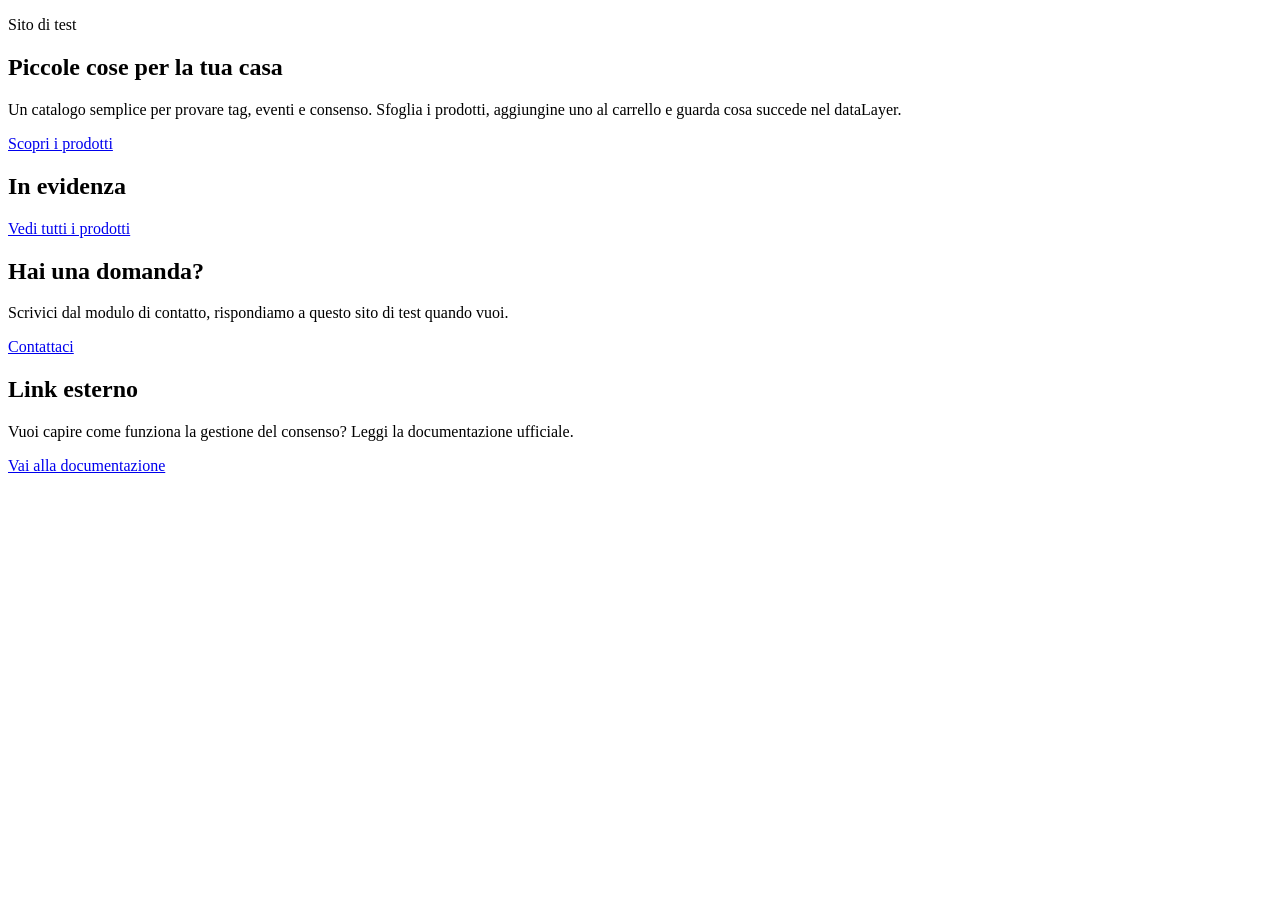
==== index.html @ 24254035 "index.htlm" ====
<!DOCTYPE html>
<html lang="it">
<head>
  <meta charset="UTF-8">
  <meta name="viewport" content="width=device-width, initial-scale=1">
  <title>Casa Lilla | Sito di test</title>
  <meta name="description" content="Sito di test per prove di tagging, consenso e dataLayer.">
  <link rel="stylesheet" href="css/style.css">

  <script>
    window.dataLayer = window.dataLayer || [];
    window.dataLayer.push({
      page_type: 'home',
      page_name: 'Home',
      site_language: 'it',
      site_environment: 'test'
    });
  </script>
  <!-- Google Tag Manager -->
  <script>(function(w,d,s,l,i){w[l]=w[l]||[];w[l].push({'gtm.start':
  new Date().getTime(),event:'gtm.js'});var f=d.getElementsByTagName(s)[0],
  j=d.createElement(s),dl=l!='dataLayer'?'&l='+l:'';j.async=true;j.src=
  'https://www.googletagmanager.com/gtm.js?id='+i+dl;f.parentNode.insertBefore(j,f);
  })(window,document,'script','dataLayer','GTM-55LDBNWG');</script>
  <!-- End Google Tag Manager -->
</head>
<body data-page="home">
  <!-- Google Tag Manager (noscript) -->
  <noscript><iframe src="https://www.googletagmanager.com/ns.html?id=GTM-55LDBNWG"
  height="0" width="0" style="display:none;visibility:hidden"></iframe></noscript>
  <!-- End Google Tag Manager (noscript) -->

  <div id="site-header"></div>

  <main>
    <section class="hero">
      <div class="container hero-inner">
        <div>
          <p class="eyebrow">Sito di test</p>
          <h1>Piccole cose per la tua casa</h1>
          <p class="lead">Un catalogo semplice per provare tag, eventi e consenso. Sfoglia i prodotti, aggiungine uno al carrello e guarda cosa succede nel dataLayer.</p>
          <a class="btn" href="plp.html" data-cta="Scopri i prodotti" data-cta-location="hero">Scopri i prodotti</a>
        </div>
        <div class="hero-art" aria-hidden="true">
          <span class="blob b1"></span><span class="blob b2"></span><span class="blob b3"></span>
        </div>
      </div>
    </section>

    <section class="container section">
      <h2>In evidenza</h2>
      <div class="grid" id="featured-list" data-list-name="Home in evidenza"></div>
      <p class="center"><a class="btn btn-outline" href="plp.html" data-cta="Vedi tutti i prodotti" data-cta-location="home_featured">Vedi tutti i prodotti</a></p>
    </section>

    <section class="band">
      <div class="container band-inner">
        <div>
          <h2>Hai una domanda?</h2>
          <p>Scrivici dal modulo di contatto, rispondiamo a questo sito di test quando vuoi.</p>
        </div>
        <a class="btn" href="contact.html" data-cta="Contattaci" data-cta-location="home_band">Contattaci</a>
      </div>
    </section>

    <section class="container section">
      <h2>Link esterno</h2>
      <p>Vuoi capire come funziona la gestione del consenso? Leggi la documentazione ufficiale.</p>
      <p><a class="btn btn-outline" href="https://doc.commandersact.com" target="_blank" rel="noopener" data-outbound="true">Vai alla documentazione</a></p>
    </section>
  </main>

  <div id="site-footer"></div>
  <script src="js/app.js"></script>
</body>
</html>
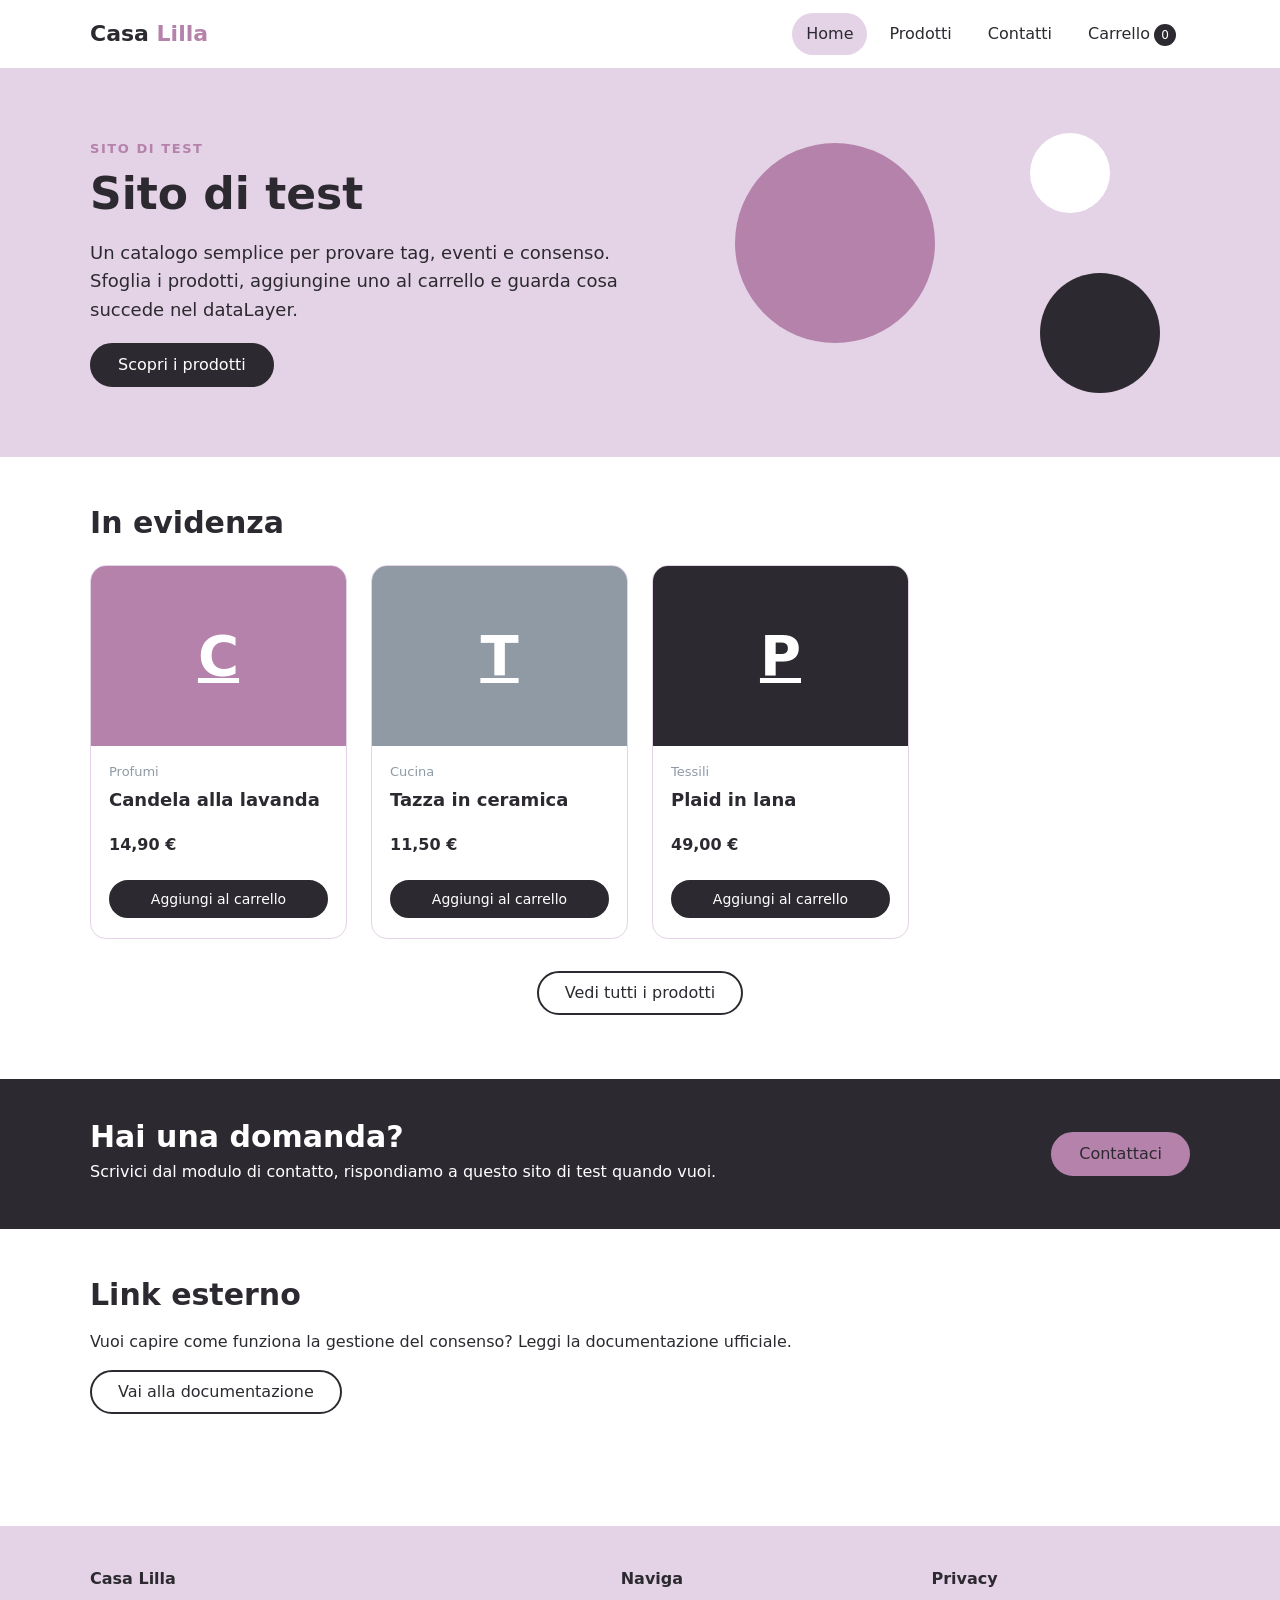
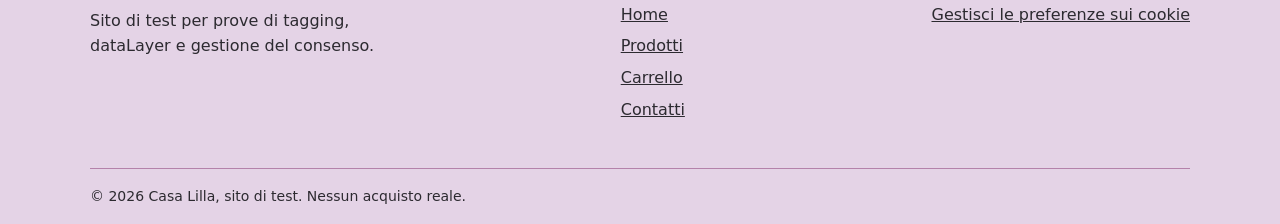
==== commit 2105987d: "Update title and heading in index.html" ====
--- a/index.html
+++ b/index.html
@@ -3,7 +3,7 @@
 <head>
   <meta charset="UTF-8">
   <meta name="viewport" content="width=device-width, initial-scale=1">
-  <title>Casa Lilla | Sito di test</title>
+  <title>Sito di test</title>
   <meta name="description" content="Sito di test per prove di tagging, consenso e dataLayer.">
   <link rel="stylesheet" href="css/style.css">
 
@@ -37,7 +37,7 @@
       <div class="container hero-inner">
         <div>
           <p class="eyebrow">Sito di test</p>
-          <h1>Piccole cose per la tua casa</h1>
+          <h1>Sito di test</h1>
           <p class="lead">Un catalogo semplice per provare tag, eventi e consenso. Sfoglia i prodotti, aggiungine uno al carrello e guarda cosa succede nel dataLayer.</p>
           <a class="btn" href="plp.html" data-cta="Scopri i prodotti" data-cta-location="hero">Scopri i prodotti</a>
         </div>
--- a/css/style.css
+++ b/css/style.css
@@ -0,0 +1,161 @@
+:root {
+  --mauve: #B482AA;
+  --lilla: #E4D3E6;
+  --bianco: #FFFFFF;
+  --grafite: #2C2A30;
+  --grigio: #8F9AA5;
+  --radius: 16px;
+}
+
+* { box-sizing: border-box; }
+
+html { scroll-behavior: smooth; }
+
+body {
+  margin: 0;
+  font-family: "Roboto", system-ui, -apple-system, "Segoe UI", sans-serif;
+  color: var(--grafite);
+  background: var(--bianco);
+  line-height: 1.6;
+}
+
+img, svg { max-width: 100%; }
+a { color: var(--grafite); }
+h1, h2, h3 { line-height: 1.2; margin: 0 0 12px; }
+h1 { font-size: clamp(28px, 5vw, 44px); }
+h2 { font-size: clamp(22px, 3.5vw, 30px); }
+
+.container { width: min(1100px, calc(100% - 32px)); margin: 0 auto; }
+.narrow { width: min(640px, calc(100% - 32px)); }
+.section { padding: 48px 0; }
+.center { text-align: center; margin-top: 32px; }
+.lead { font-size: 18px; max-width: 56ch; }
+.eyebrow { text-transform: uppercase; letter-spacing: .12em; font-size: 13px; font-weight: 700; color: var(--mauve); margin: 0 0 8px; }
+
+/* Header */
+.site-header {
+  position: sticky; top: 0; z-index: 50;
+  background: var(--bianco);
+  border-bottom: 1px solid var(--lilla);
+}
+.header-inner { display: flex; align-items: center; justify-content: space-between; height: 68px; }
+.logo { font-weight: 700; font-size: 22px; text-decoration: none; }
+.logo span { color: var(--mauve); }
+.nav { display: flex; gap: 8px; align-items: center; flex-wrap: wrap; }
+.nav a { text-decoration: none; padding: 8px 14px; border-radius: 999px; font-weight: 500; }
+.nav a:hover, .nav a.active { background: var(--lilla); }
+.badge {
+  display: inline-block; min-width: 22px; padding: 0 7px; margin-left: 4px;
+  background: var(--grafite); color: var(--bianco);
+  border-radius: 999px; font-size: 12px; text-align: center; line-height: 22px;
+}
+
+/* Bottoni */
+.btn {
+  display: inline-flex; align-items: center; justify-content: center;
+  height: 44px; padding: 0 26px;
+  background: var(--grafite); color: var(--bianco);
+  border: 2px solid var(--grafite); border-radius: 999px;
+  font: inherit; font-weight: 500; text-decoration: none; cursor: pointer;
+  transition: background .2s, color .2s, border-color .2s;
+}
+.btn:hover { background: var(--mauve); border-color: var(--mauve); color: var(--grafite); }
+.btn:focus-visible, a:focus-visible, input:focus-visible, select:focus-visible, textarea:focus-visible {
+  outline: 3px solid var(--grigio); outline-offset: 2px;
+}
+.btn-outline { background: transparent; color: var(--grafite); }
+.btn-small { height: 38px; padding: 0 18px; font-size: 14px; }
+
+/* Hero */
+.hero { background: var(--lilla); }
+.hero-inner { display: grid; grid-template-columns: 1.2fr 1fr; gap: 32px; align-items: center; padding: 64px 0; }
+.hero-art { position: relative; height: 260px; }
+.blob { position: absolute; border-radius: 50%; }
+.b1 { width: 200px; height: 200px; background: var(--mauve); top: 10px; left: 30px; }
+.b2 { width: 120px; height: 120px; background: var(--grafite); bottom: 0; right: 30px; }
+.b3 { width: 80px; height: 80px; background: var(--bianco); top: 0; right: 80px; }
+
+/* Griglia prodotti */
+.grid { display: grid; grid-template-columns: repeat(auto-fill, minmax(240px, 1fr)); gap: 24px; margin-top: 24px; }
+.card {
+  border: 1px solid var(--lilla); border-radius: var(--radius);
+  overflow: hidden; background: var(--bianco);
+  display: flex; flex-direction: column;
+  transition: box-shadow .2s, transform .2s;
+}
+.card:hover { box-shadow: 0 10px 30px rgba(44, 42, 48, .12); transform: translateY(-2px); }
+.thumb {
+  display: flex; align-items: center; justify-content: center;
+  height: 180px; font-size: 56px; font-weight: 700; color: var(--bianco);
+}
+.card-body { padding: 16px 18px 20px; display: flex; flex-direction: column; gap: 6px; flex: 1; }
+.card-body h3 { margin: 0; font-size: 18px; }
+.card-body h3 a { text-decoration: none; }
+.card-body h3 a:hover { color: var(--mauve); }
+.price { font-weight: 700; }
+.card-body .btn { margin-top: auto; }
+.cat { font-size: 13px; color: var(--grigio); margin: 0; }
+
+/* Fascia */
+.band { background: var(--grafite); color: var(--bianco); }
+.band a.btn { background: var(--mauve); border-color: var(--mauve); color: var(--grafite); }
+.band a.btn:hover { background: var(--lilla); border-color: var(--lilla); }
+.band-inner { display: flex; align-items: center; justify-content: space-between; gap: 24px; padding: 40px 0; flex-wrap: wrap; }
+.band h2, .band p { margin: 0 0 4px; }
+
+/* Scheda prodotto */
+.pdp { display: grid; grid-template-columns: 1fr 1fr; gap: 40px; align-items: start; }
+.pdp .thumb { height: 380px; border-radius: var(--radius); font-size: 110px; }
+.pdp-price { font-size: 28px; font-weight: 700; margin: 8px 0 16px; }
+.qty { display: flex; align-items: center; gap: 12px; margin: 20px 0; }
+.qty input { width: 80px; }
+.notice {
+  margin-top: 16px; padding: 12px 16px; border-radius: 12px;
+  background: var(--lilla); display: none;
+}
+.notice.show { display: block; }
+.breadcrumb { font-size: 14px; color: var(--grigio); margin-bottom: 16px; }
+.breadcrumb a { color: var(--grigio); }
+
+/* Carrello */
+.cart-row {
+  display: grid; grid-template-columns: 80px 1fr auto auto auto; gap: 16px; align-items: center;
+  padding: 16px 0; border-bottom: 1px solid var(--lilla);
+}
+.cart-row .thumb { height: 80px; font-size: 32px; border-radius: 12px; }
+.cart-total { display: flex; justify-content: flex-end; gap: 24px; font-size: 20px; padding: 24px 0; font-weight: 700; }
+.cart-actions { display: flex; justify-content: flex-end; gap: 12px; flex-wrap: wrap; }
+.link-btn { background: none; border: none; padding: 0; font: inherit; color: var(--grafite); text-decoration: underline; cursor: pointer; }
+.link-btn:hover { color: var(--mauve); }
+.empty { padding: 40px; text-align: center; background: var(--lilla); border-radius: var(--radius); }
+
+/* Form */
+form { display: flex; flex-direction: column; gap: 6px; margin-top: 24px; }
+label { font-weight: 500; margin-top: 10px; }
+input[type="text"], input[type="email"], input[type="number"], select, textarea {
+  font: inherit; padding: 12px 14px; border: 1px solid var(--grigio);
+  border-radius: 12px; background: var(--bianco); color: var(--grafite);
+}
+.check { display: flex; gap: 10px; align-items: center; font-weight: 400; margin: 14px 0; }
+.check input { width: 18px; height: 18px; accent-color: var(--mauve); }
+form .btn { align-self: flex-start; margin-top: 8px; }
+.feedback { margin: 8px 0 0; min-height: 24px; font-weight: 500; }
+.feedback.ok { color: var(--grafite); background: var(--lilla); padding: 10px 14px; border-radius: 12px; }
+.feedback.err { color: #8B1E3F; }
+
+/* Footer */
+.site-footer { background: var(--lilla); margin-top: 48px; }
+.footer-inner { display: flex; justify-content: space-between; gap: 32px; flex-wrap: wrap; padding: 40px 0; }
+.footer-inner h4 { margin: 0 0 10px; }
+.footer-inner ul { list-style: none; margin: 0; padding: 0; }
+.footer-inner li { margin-bottom: 6px; }
+.footer-bottom { border-top: 1px solid var(--mauve); padding: 16px 0; font-size: 14px; }
+
+@media (max-width: 760px) {
+  .hero-inner, .pdp { grid-template-columns: 1fr; }
+  .hero-art { display: none; }
+  .pdp .thumb { height: 240px; }
+  .cart-row { grid-template-columns: 64px 1fr; }
+  .cart-row .thumb { height: 64px; }
+  .header-inner { height: auto; padding: 10px 0; flex-direction: column; gap: 6px; }
+}
